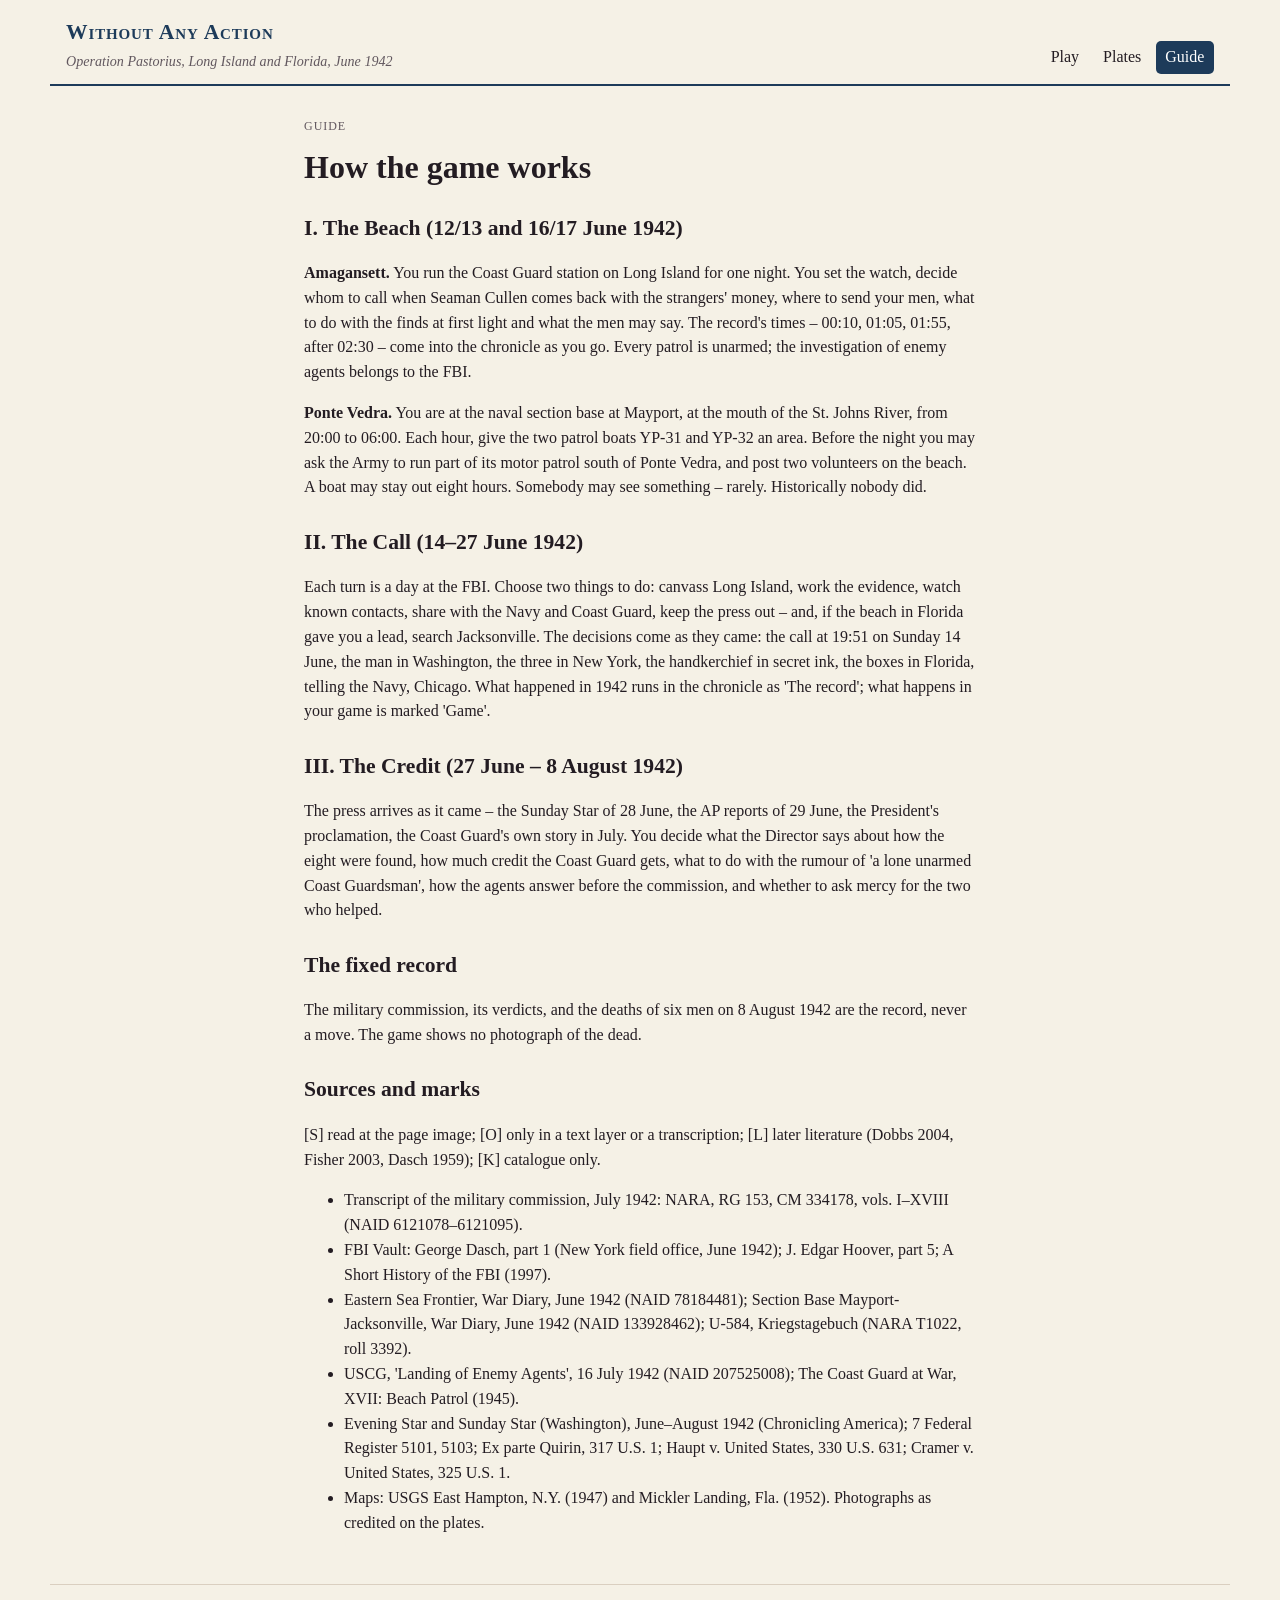
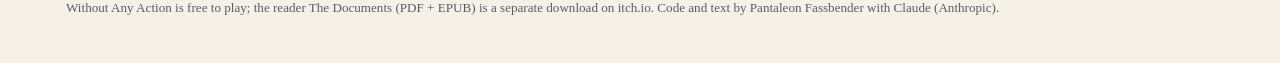
==== guide.html @ 76934d22 "Without Any Action: three scenarios, reckoning, plates, itch package Co-Authored-By: Claude Opus 5.5" ====
<!doctype html>
<html lang="en">
<head>
<meta charset="utf-8">
<meta name="viewport" content="width=device-width, initial-scale=1">
<title>Guide · Without Any Action</title>
<meta name="description" content="How the three scenarios work, and which numbers are the record.">
<link rel="stylesheet" href="style.css">
<link rel="icon" href="data:image/svg+xml,%3Csvg xmlns='http://www.w3.org/2000/svg' viewBox='0 0 32 32'%3E%3Crect x='7' y='5' width='18' height='22' fill='%23f3ecd9' stroke='%231d3b5a' stroke-width='2'/%3E%3Cpath d='M11 11 H21 M11 15 H21 M11 19 H17' stroke='%231d3b5a' stroke-width='2'/%3E%3C/svg%3E">
</head>
<body>
<header class="top">
  <a class="brand" href="index.html"><strong>Without Any Action</strong><em>Operation Pastorius, Long Island and Florida, June 1942</em></a>
  <nav><a href="play.html">Play</a><a href="plates.html">Plates</a><a href="guide.html" class="on">Guide</a></nav>
</header>
<main class="readable">
  <p class="tag">Guide</p><h1>How the game works</h1>
  <h2>I. The Beach (12/13 and 16/17 June 1942)</h2>
  <p><b>Amagansett.</b> You run the Coast Guard station on Long Island for one night. You set the watch, decide whom to call when Seaman Cullen comes back with the strangers' money, where to send your men, what to do with the finds at first light and what the men may say. The record's times – 00:10, 01:05, 01:55, after 02:30 – come into the chronicle as you go. Every patrol is unarmed; the investigation of enemy agents belongs to the FBI.</p>
  <p><b>Ponte Vedra.</b> You are at the naval section base at Mayport, at the mouth of the St. Johns River, from 20:00 to 06:00. Each hour, give the two patrol boats YP-31 and YP-32 an area. Before the night you may ask the Army to run part of its motor patrol south of Ponte Vedra, and post two volunteers on the beach. A boat may stay out eight hours. Somebody may see something – rarely. Historically nobody did.</p>
  <h2>II. The Call (14–27 June 1942)</h2>
  <p>Each turn is a day at the FBI. Choose two things to do: canvass Long Island, work the evidence, watch known contacts, share with the Navy and Coast Guard, keep the press out – and, if the beach in Florida gave you a lead, search Jacksonville. The decisions come as they came: the call at 19:51 on Sunday 14 June, the man in Washington, the three in New York, the handkerchief in secret ink, the boxes in Florida, telling the Navy, Chicago. What happened in 1942 runs in the chronicle as 'The record'; what happens in your game is marked 'Game'.</p>
  <h2>III. The Credit (27 June – 8 August 1942)</h2>
  <p>The press arrives as it came – the Sunday Star of 28 June, the AP reports of 29 June, the President's proclamation, the Coast Guard's own story in July. You decide what the Director says about how the eight were found, how much credit the Coast Guard gets, what to do with the rumour of 'a lone unarmed Coast Guardsman', how the agents answer before the commission, and whether to ask mercy for the two who helped.</p>
  <h2>The fixed record</h2>
  <p>The military commission, its verdicts, and the deaths of six men on 8 August 1942 are the record, never a move. The game shows no photograph of the dead.</p>
  <h2>Sources and marks</h2>
  <p>[S] read at the page image; [O] only in a text layer or a transcription; [L] later literature (Dobbs 2004, Fisher 2003, Dasch 1959); [K] catalogue only.</p>
  <ul>
    <li>Transcript of the military commission, July 1942: NARA, RG 153, CM 334178, vols. I–XVIII (NAID 6121078–6121095).</li>
    <li>FBI Vault: George Dasch, part 1 (New York field office, June 1942); J. Edgar Hoover, part 5; A Short History of the FBI (1997).</li>
    <li>Eastern Sea Frontier, War Diary, June 1942 (NAID 78184481); Section Base Mayport-Jacksonville, War Diary, June 1942 (NAID 133928462); U-584, Kriegstagebuch (NARA T1022, roll 3392).</li>
    <li>USCG, 'Landing of Enemy Agents', 16 July 1942 (NAID 207525008); The Coast Guard at War, XVII: Beach Patrol (1945).</li>
    <li>Evening Star and Sunday Star (Washington), June–August 1942 (Chronicling America); 7 Federal Register 5101, 5103; Ex parte Quirin, 317 U.S. 1; Haupt v. United States, 330 U.S. 631; Cramer v. United States, 325 U.S. 1.</li>
    <li>Maps: USGS East Hampton, N.Y. (1947) and Mickler Landing, Fla. (1952). Photographs as credited on the plates.</li>
  </ul>
</main>
<footer><p>Without Any Action is free to play; the reader The Documents (PDF + EPUB) is a separate download on itch.io. Code and text by Pantaleon Fassbender with Claude (Anthropic).</p></footer>
</body>
</html>
---- style.css ----
:root{
  --paper:#f5f1e6; --panel:#fffcf6; --ink:#231c22; --ink2:#62585f; --line:#dacfc0;
  --red:#1d3b5a; --gold:#8a6d2f; --tree:#3f6b3a;
  --dt:#59604c; --sow:#9b3b2e; --pol:#2f6a8f; --hist:#8a6d2f; --zivil:#3f6b3a; --rezeption:#7a7064;
  --serif:"Iowan Old Style","Palatino Linotype",Palatino,"Book Antiqua",Georgia,serif;
}
*{box-sizing:border-box}
body{margin:0; background:var(--paper); color:var(--ink); font-family:var(--serif); line-height:1.55}
a{color:var(--red)}
.top{display:flex; justify-content:space-between; align-items:flex-end; flex-wrap:wrap; gap:.6rem 1.5rem;
  max-width:1180px; margin:0 auto; padding:1rem 16px .6rem; border-bottom:2px solid var(--red)}
.brand{text-decoration:none; color:inherit}
.brand strong{display:block; font-size:1.35rem; color:var(--red); font-variant:small-caps; letter-spacing:.04em}
.brand em{font-size:.88rem; color:var(--ink2)}
.top nav{display:flex; gap:.3rem; flex-wrap:wrap}
.top nav a{text-decoration:none; color:var(--ink); padding:.25rem .6rem; border-radius:5px}
.top nav a.on{background:var(--red); color:#fff}
main{max-width:1180px; margin:0 auto; padding:1.2rem 16px 2rem}
footer{max-width:1180px; margin:0 auto; padding:0 16px 2rem; font-size:.82rem; color:var(--ink2); border-top:1px solid var(--line)}
h1{font-size:2rem; margin:.2rem 0 .6rem; line-height:1.2}
h2{font-size:1.35rem; margin:1.6rem 0 .5rem}
h3{margin:.2rem 0 .3rem}
.lede{font-size:1.12rem; max-width:48rem}
.fine{font-size:.85rem; color:var(--ink2)}
.tag{font-size:.75rem; letter-spacing:.08em; text-transform:uppercase; color:var(--ink2)}
.panel{background:var(--panel); border:1px solid var(--line); border-radius:10px; padding:1rem 1.2rem; margin:1rem 0}
.readable{max-width:44rem}
.grid{display:grid; gap:1rem}
.g2{grid-template-columns:repeat(auto-fill,minmax(300px,1fr))}
.g4{grid-template-columns:repeat(auto-fill,minmax(210px,1fr))}
.card{background:var(--panel); border:1px solid var(--line); border-radius:10px; padding:.9rem 1rem; text-decoration:none; color:inherit; display:block}
a.card:hover{border-color:var(--red)}
.card.planned{opacity:.72; border-style:dashed}
.side{display:inline-block; font-size:.72rem; padding:0 .45rem; border-radius:99px; color:#fff; letter-spacing:.03em}
.side.dt{background:var(--dt)} .side.sow{background:var(--sow)} .side.pol{background:var(--pol)}
.side.hist{background:var(--hist)} .side.zivil{background:var(--zivil)} .side.rezeption{background:var(--rezeption)}
/* language: static blocks carry both, the page shows one */
html[lang=de] .i-en, html[lang=en] .i-de{display:none}
.uibtn{font:inherit; font-size:.85rem; background:var(--panel); color:var(--ink); border:1px solid var(--red); border-radius:5px; padding:.2rem .6rem; cursor:pointer; margin-left:.4rem}
.uibtn:hover{background:var(--red); color:#fff}
.hero{display:grid; grid-template-columns:minmax(0,1.5fr) minmax(0,1fr); gap:1.5rem; align-items:start}
.hero.one{grid-template-columns:1fr}
.hero img{width:100%; border-radius:8px; border:1px solid var(--line)}
figure{margin:0}
figcaption{font-size:.85rem; color:var(--ink2); margin-top:.4rem; overflow-wrap:anywhere}
.quote{border-left:3px solid var(--red); padding:.2rem 0 .2rem 1rem; margin:1rem 0; font-style:italic}
/* reader */
.toc{display:flex; flex-wrap:wrap; gap:.4rem; margin:.6rem 0 1rem}
.toc a{border:1px solid var(--line); border-radius:6px; padding:.2rem .6rem; text-decoration:none; color:var(--ink); background:var(--panel); font-size:.9rem}
.toc a.on{border-color:var(--red); background:var(--red); color:#fff}
.langbar{display:flex; gap:.3rem; margin:.4rem 0 1rem}
.langbar button{font:inherit; font-size:.85rem; background:var(--panel); border:1px solid var(--line); border-radius:6px; padding:.2rem .7rem; cursor:pointer}
.langbar button.on{background:var(--ink); color:var(--paper); border-color:var(--ink)}
.unit{display:grid; grid-template-columns:4.6rem minmax(0,1fr); gap:.3rem .8rem; padding:.55rem 0; border-bottom:1px dotted var(--line)}
.unit .num{font-size:.78rem; color:var(--ink2); text-align:right; padding-top:.2rem}
.unit .num a{color:inherit; text-decoration:none}
.unit .pg{display:block; font-size:.7rem; line-height:1.25; margin-top:.3rem; color:var(--ink2); opacity:.85}
.unit.hl{background:#f3e0d8}
.unit .cols{display:grid; grid-template-columns:1fr 1fr; gap:1.2rem}
.unit .cols.one{grid-template-columns:1fr}
.unit .orig{color:var(--ink2)}
.unit.label .text{font-variant:small-caps; letter-spacing:.03em; font-weight:600; color:var(--red)}
.unit h4{margin:0 0 .3rem; font-size:.95rem; color:var(--red)}
.unit .text,.unit .orig{white-space:pre-line}
.note{grid-column:2; font-size:.84rem; color:var(--ink2); border-left:2px solid var(--gold); padding-left:.6rem}
.hinweis{font-size:.9rem}
/* timeline */
.tl{position:relative; margin:1rem 0 0 .6rem; padding-left:1.4rem; border-left:2px solid var(--line)}
.st{position:relative; margin:0 0 1.2rem; display:grid; grid-template-columns:minmax(0,1fr) 140px; gap:1rem; align-items:start}
.st::before{content:""; position:absolute; left:-1.95rem; top:.35rem; width:12px; height:12px; border-radius:50%; background:var(--c,var(--ink)); border:2px solid var(--paper)}
.st .d{font-size:.82rem; color:var(--ink2)}
.st img{width:140px; border-radius:6px; border:1px solid var(--line)}
.st p{margin:.2rem 0}
.legend{display:flex; flex-wrap:wrap; gap:.4rem}
/* plates */
.plate img{width:100%; border-radius:6px; border:1px solid var(--line); background:#fff}
.lightbox{position:fixed; inset:0; background:rgba(20,16,12,.85); display:flex; align-items:center; justify-content:center; padding:16px; z-index:10}
.lightbox img{max-width:100%; max-height:86vh; border-radius:6px}
.lightbox .cap{color:#f5efe2; max-width:44rem; font-size:.9rem; margin-top:.6rem}
.lightbox figure{text-align:center}
/* compare */
.cmp{display:grid; gap:1rem; margin-top:1rem}
.cmp.n2{grid-template-columns:1fr 1fr}
.cmp.n3{grid-template-columns:repeat(3,minmax(0,1fr))}
.cmp.n4{grid-template-columns:1fr 1fr}
.voice{background:var(--panel); border:1px solid var(--line); border-radius:10px; padding:.8rem 1rem}
.vhead{border-bottom:1px solid var(--line); padding-bottom:.5rem; margin-bottom:.5rem}
.vunit{margin:.7rem 0}
.vunit .text{white-space:pre-line}
@media (max-width:760px){
  .cmp.n2,.cmp.n3,.cmp.n4{grid-template-columns:1fr}
  .hero{grid-template-columns:1fr}
  .unit .cols{grid-template-columns:1fr}
  .st{grid-template-columns:1fr}
  .st img{width:110px}
  h1{font-size:1.6rem}
}
@media (prefers-color-scheme: dark){
  :root:not([data-theme="light"]){--paper:#1c171b; --panel:#262026; --ink:#ece4ea; --ink2:#b3a8b0; --line:#43383f; --red:#d9a77c}
  :root:not([data-theme="light"]) .unit.hl{background:#3a2a35}
  :root:not([data-theme="light"]) .top nav a.on, :root:not([data-theme="light"]) .toc a.on{color:#1c171b}
}

.cta{display:inline-block; background:var(--red); color:#fff; text-decoration:none; padding:.5rem 1rem; border-radius:6px; font-weight:bold}
.cta:hover{background:#6b1f16}
p > .cta{margin-right:.6rem}
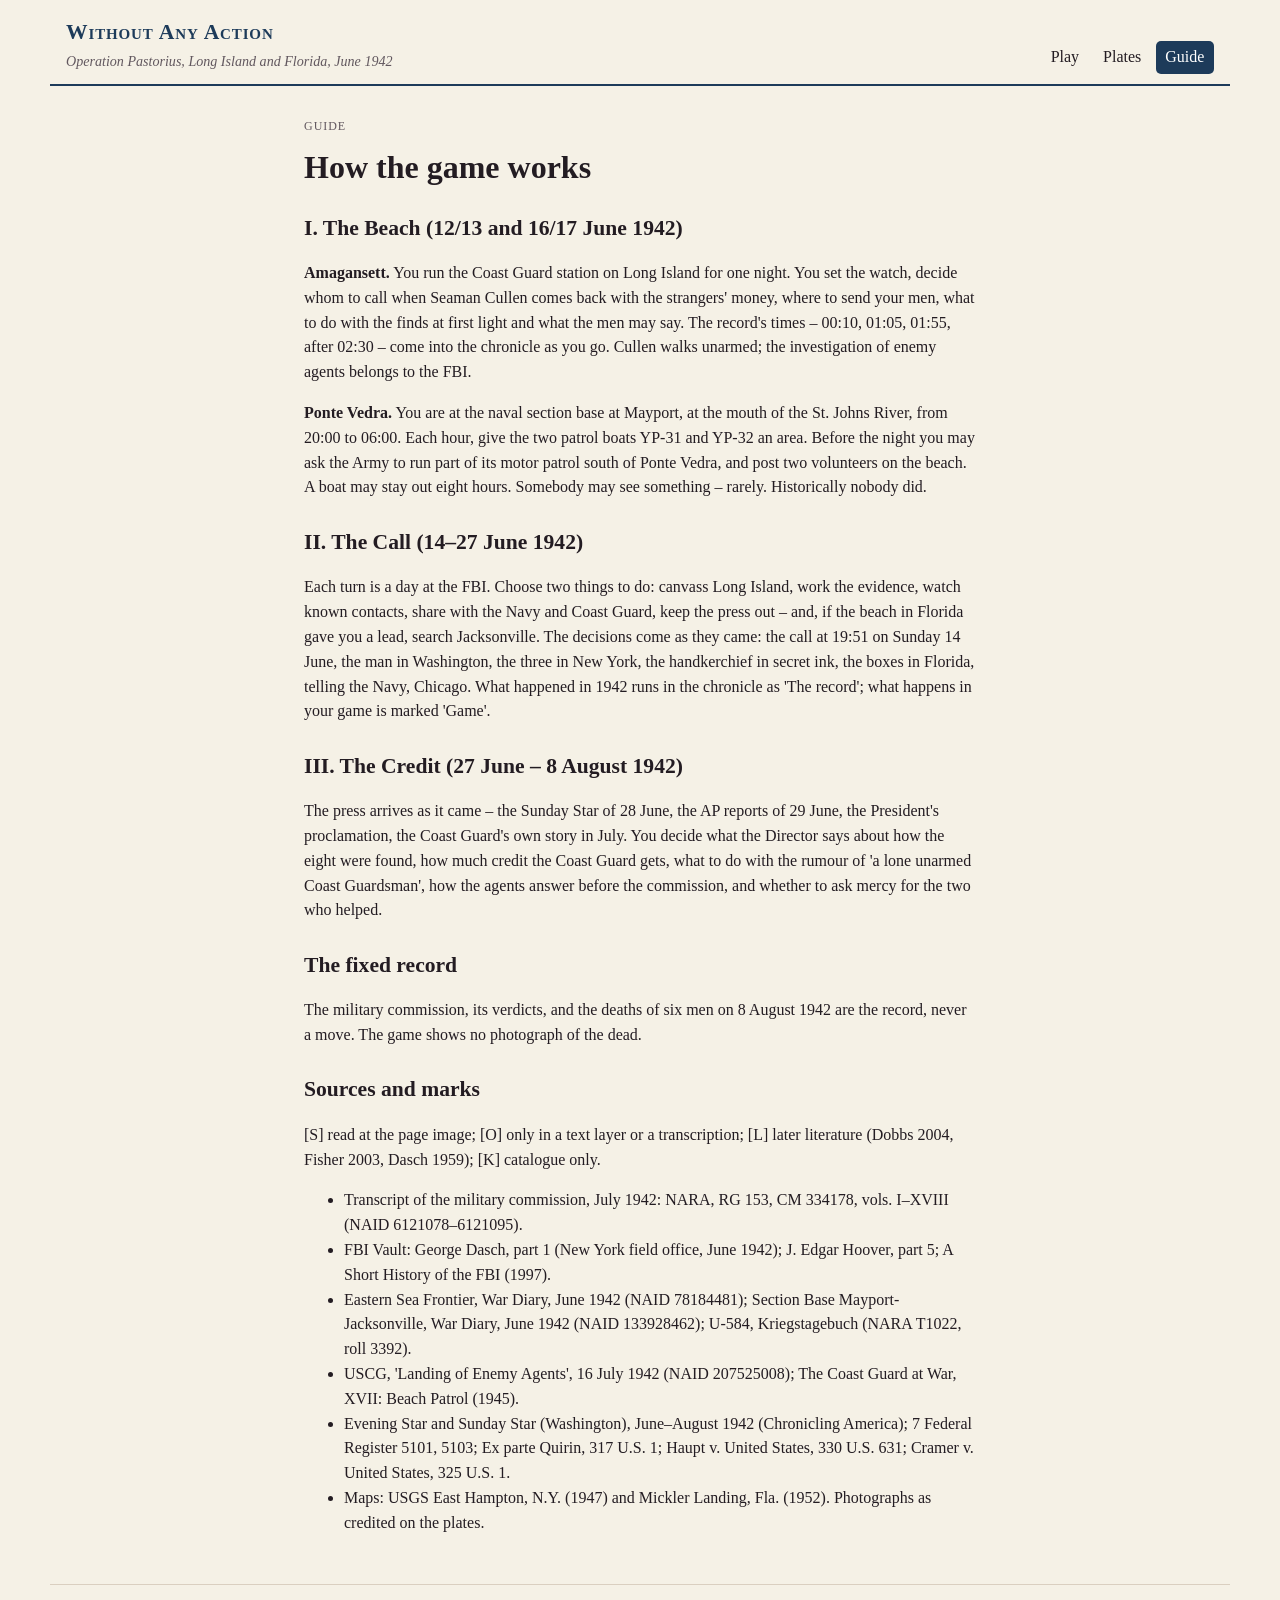
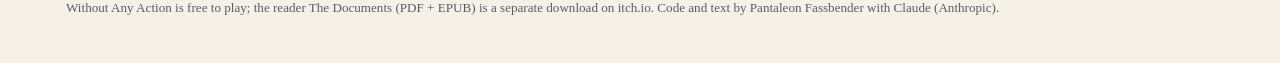
==== commit 01adaa14: "Corrections from the reader transcriptions; station plate upright; reader in ITCH-TEXT Co-Authored-B" ====
--- a/guide.html
+++ b/guide.html
@@ -16,7 +16,7 @@
 <main class="readable">
   <p class="tag">Guide</p><h1>How the game works</h1>
   <h2>I. The Beach (12/13 and 16/17 June 1942)</h2>
-  <p><b>Amagansett.</b> You run the Coast Guard station on Long Island for one night. You set the watch, decide whom to call when Seaman Cullen comes back with the strangers' money, where to send your men, what to do with the finds at first light and what the men may say. The record's times – 00:10, 01:05, 01:55, after 02:30 – come into the chronicle as you go. Every patrol is unarmed; the investigation of enemy agents belongs to the FBI.</p>
+  <p><b>Amagansett.</b> You run the Coast Guard station on Long Island for one night. You set the watch, decide whom to call when Seaman Cullen comes back with the strangers' money, where to send your men, what to do with the finds at first light and what the men may say. The record's times – 00:10, 01:05, 01:55, after 02:30 – come into the chronicle as you go. Cullen walks unarmed; the investigation of enemy agents belongs to the FBI.</p>
   <p><b>Ponte Vedra.</b> You are at the naval section base at Mayport, at the mouth of the St. Johns River, from 20:00 to 06:00. Each hour, give the two patrol boats YP-31 and YP-32 an area. Before the night you may ask the Army to run part of its motor patrol south of Ponte Vedra, and post two volunteers on the beach. A boat may stay out eight hours. Somebody may see something – rarely. Historically nobody did.</p>
   <h2>II. The Call (14–27 June 1942)</h2>
   <p>Each turn is a day at the FBI. Choose two things to do: canvass Long Island, work the evidence, watch known contacts, share with the Navy and Coast Guard, keep the press out – and, if the beach in Florida gave you a lead, search Jacksonville. The decisions come as they came: the call at 19:51 on Sunday 14 June, the man in Washington, the three in New York, the handkerchief in secret ink, the boxes in Florida, telling the Navy, Chicago. What happened in 1942 runs in the chronicle as 'The record'; what happens in your game is marked 'Game'.</p>
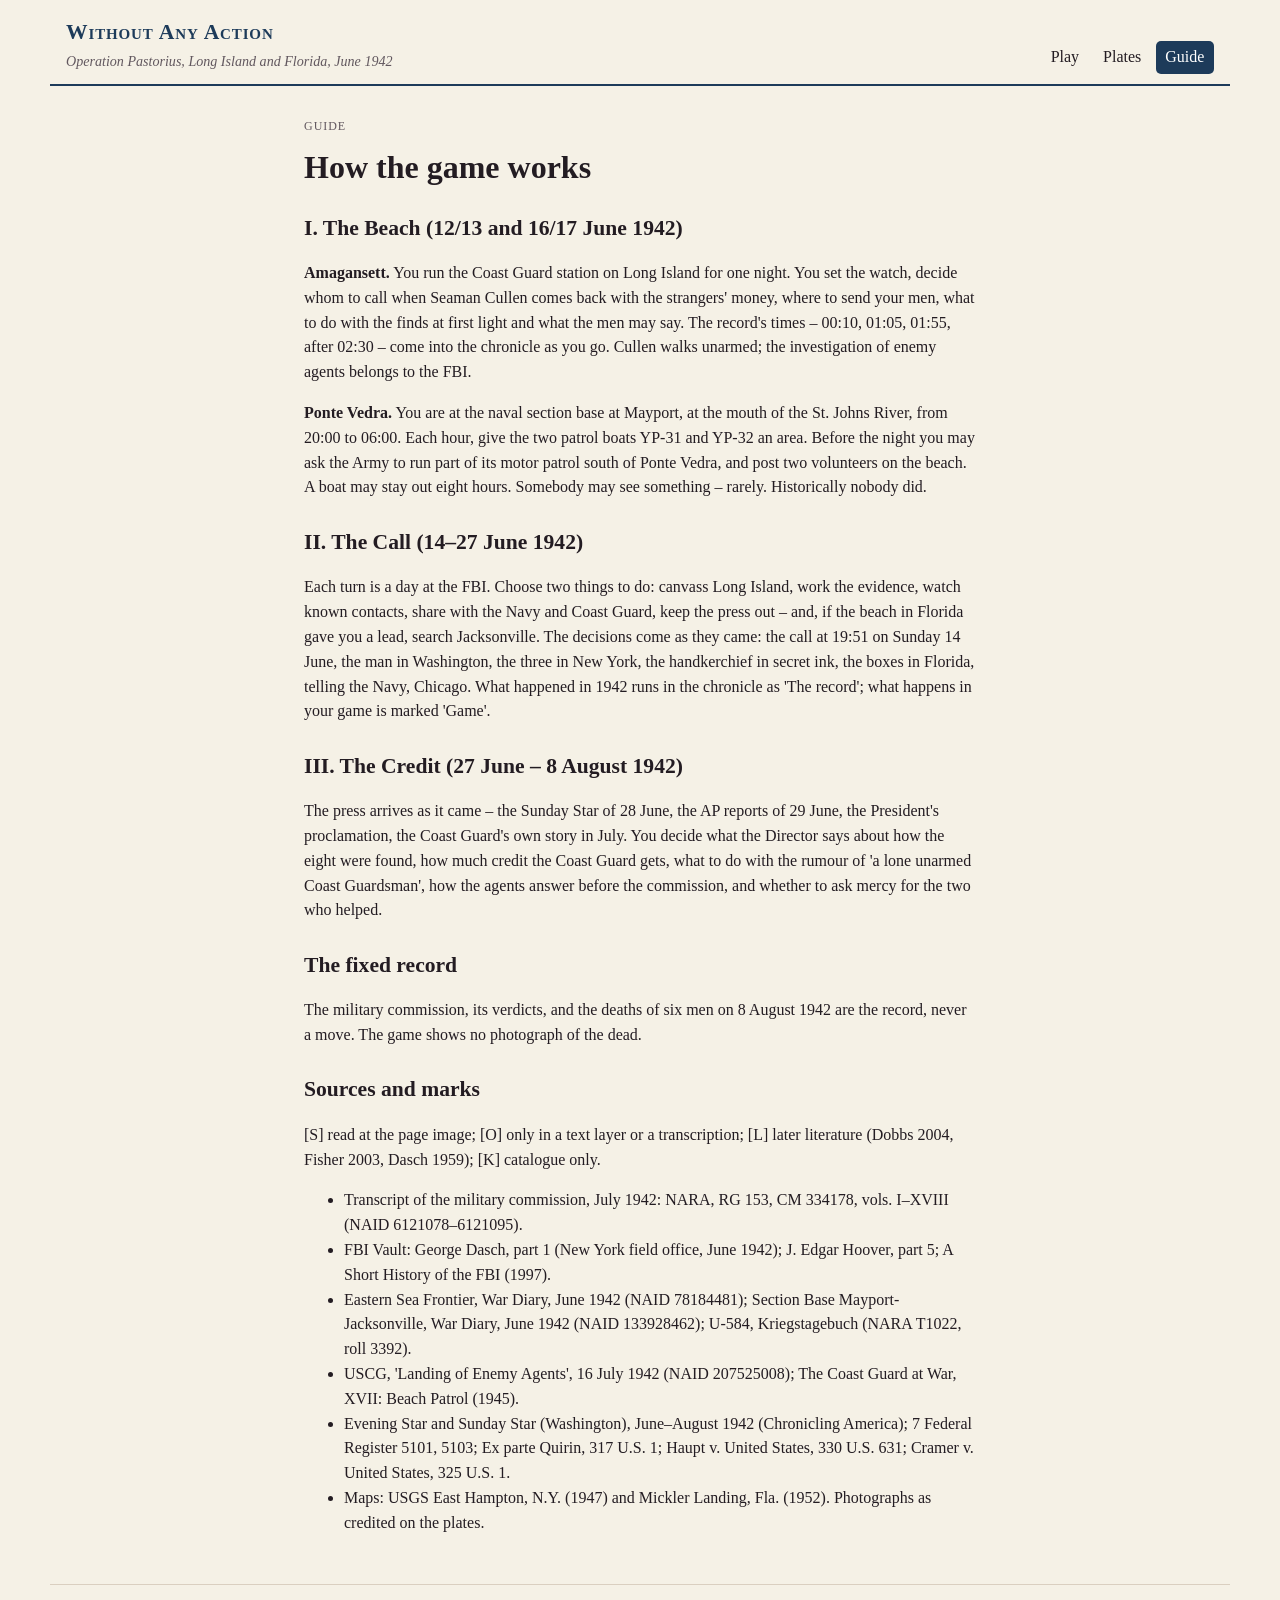
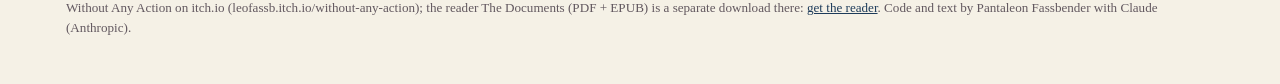
==== commit 36aeca0c: "Link the itch.io page in the pages, README and reader Co-Authored-By: Claude Opus 5.5 <noreply@anthr" ====
--- a/guide.html
+++ b/guide.html
@@ -35,6 +35,6 @@
     <li>Maps: USGS East Hampton, N.Y. (1947) and Mickler Landing, Fla. (1952). Photographs as credited on the plates.</li>
   </ul>
 </main>
-<footer><p>Without Any Action is free to play; the reader The Documents (PDF + EPUB) is a separate download on itch.io. Code and text by Pantaleon Fassbender with Claude (Anthropic).</p></footer>
+<footer><p>Without Any Action on itch.io (leofassb.itch.io/without-any-action); the reader The Documents (PDF + EPUB) is a separate download there: <a href="https://leofassb.itch.io/without-any-action/purchase" target="_blank" rel="noopener">get the reader</a>. Code and text by Pantaleon Fassbender with Claude (Anthropic).</p></footer>
 </body>
 </html>
